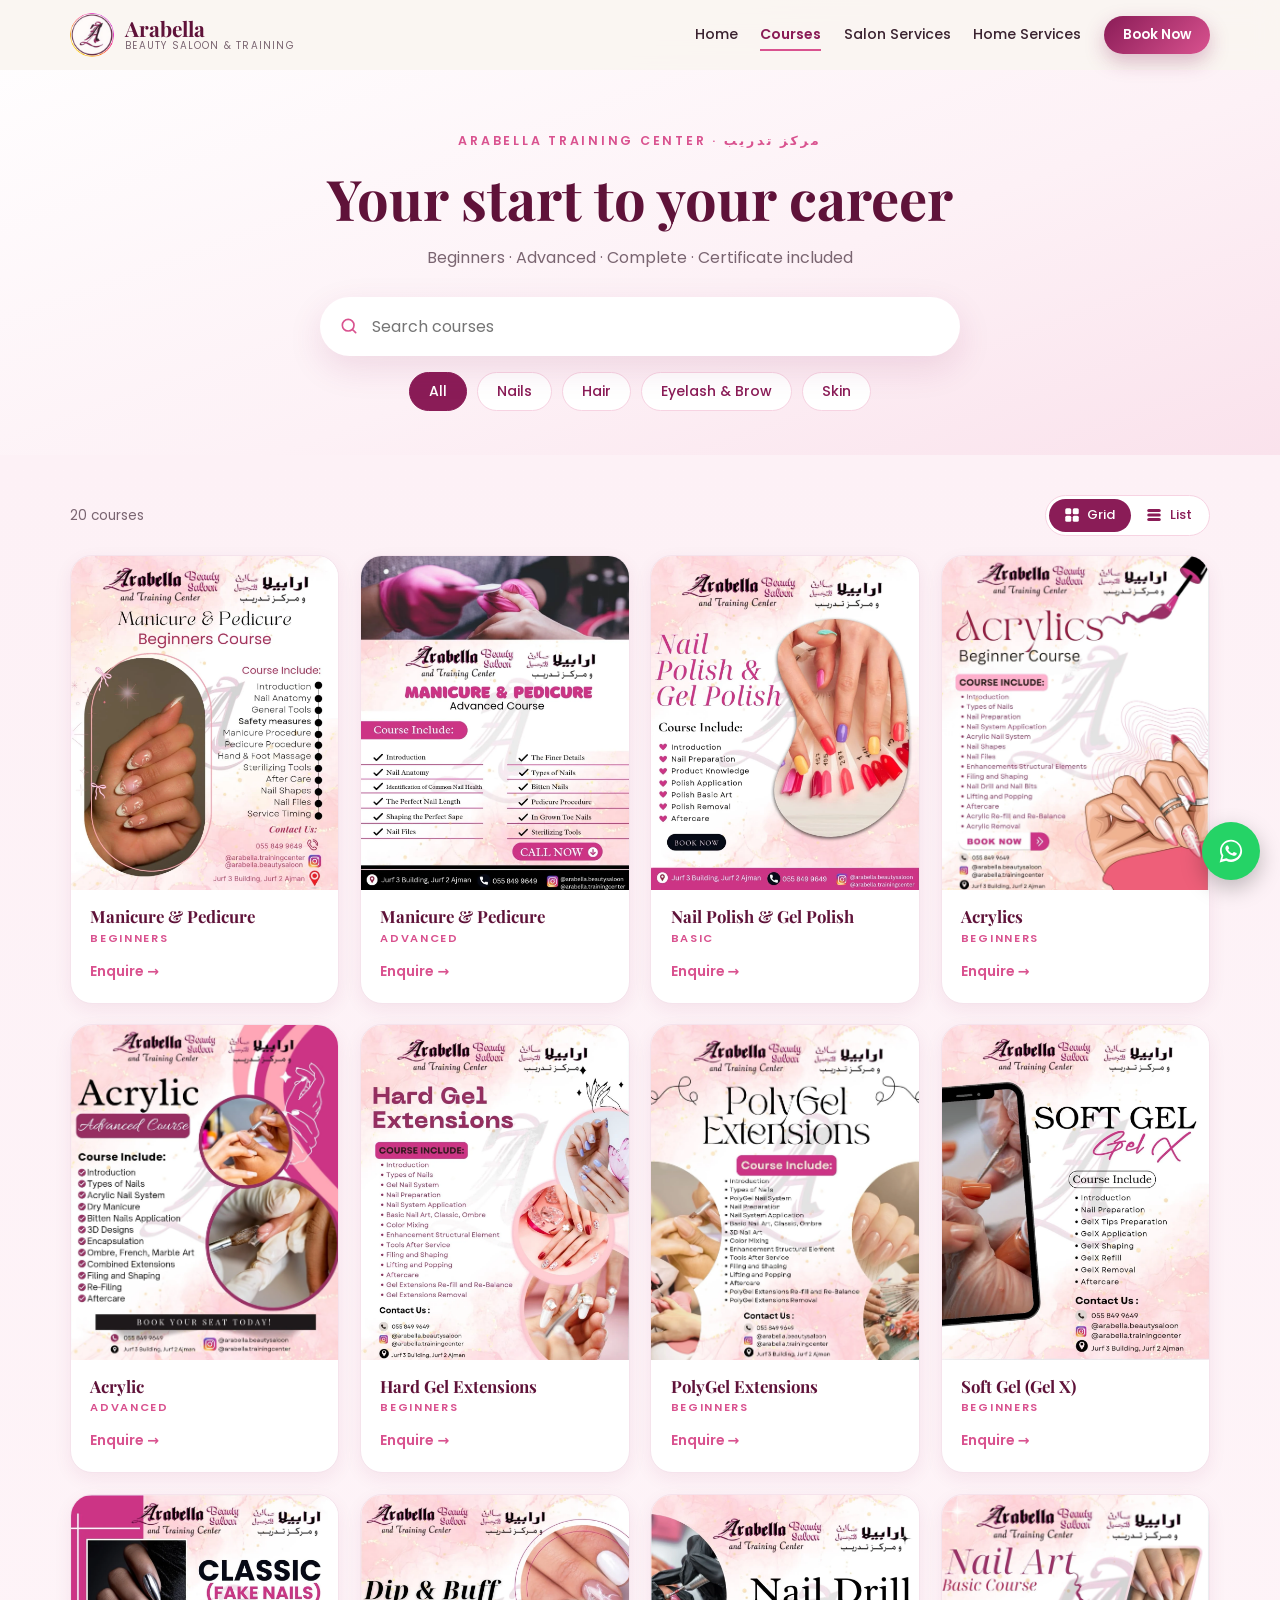
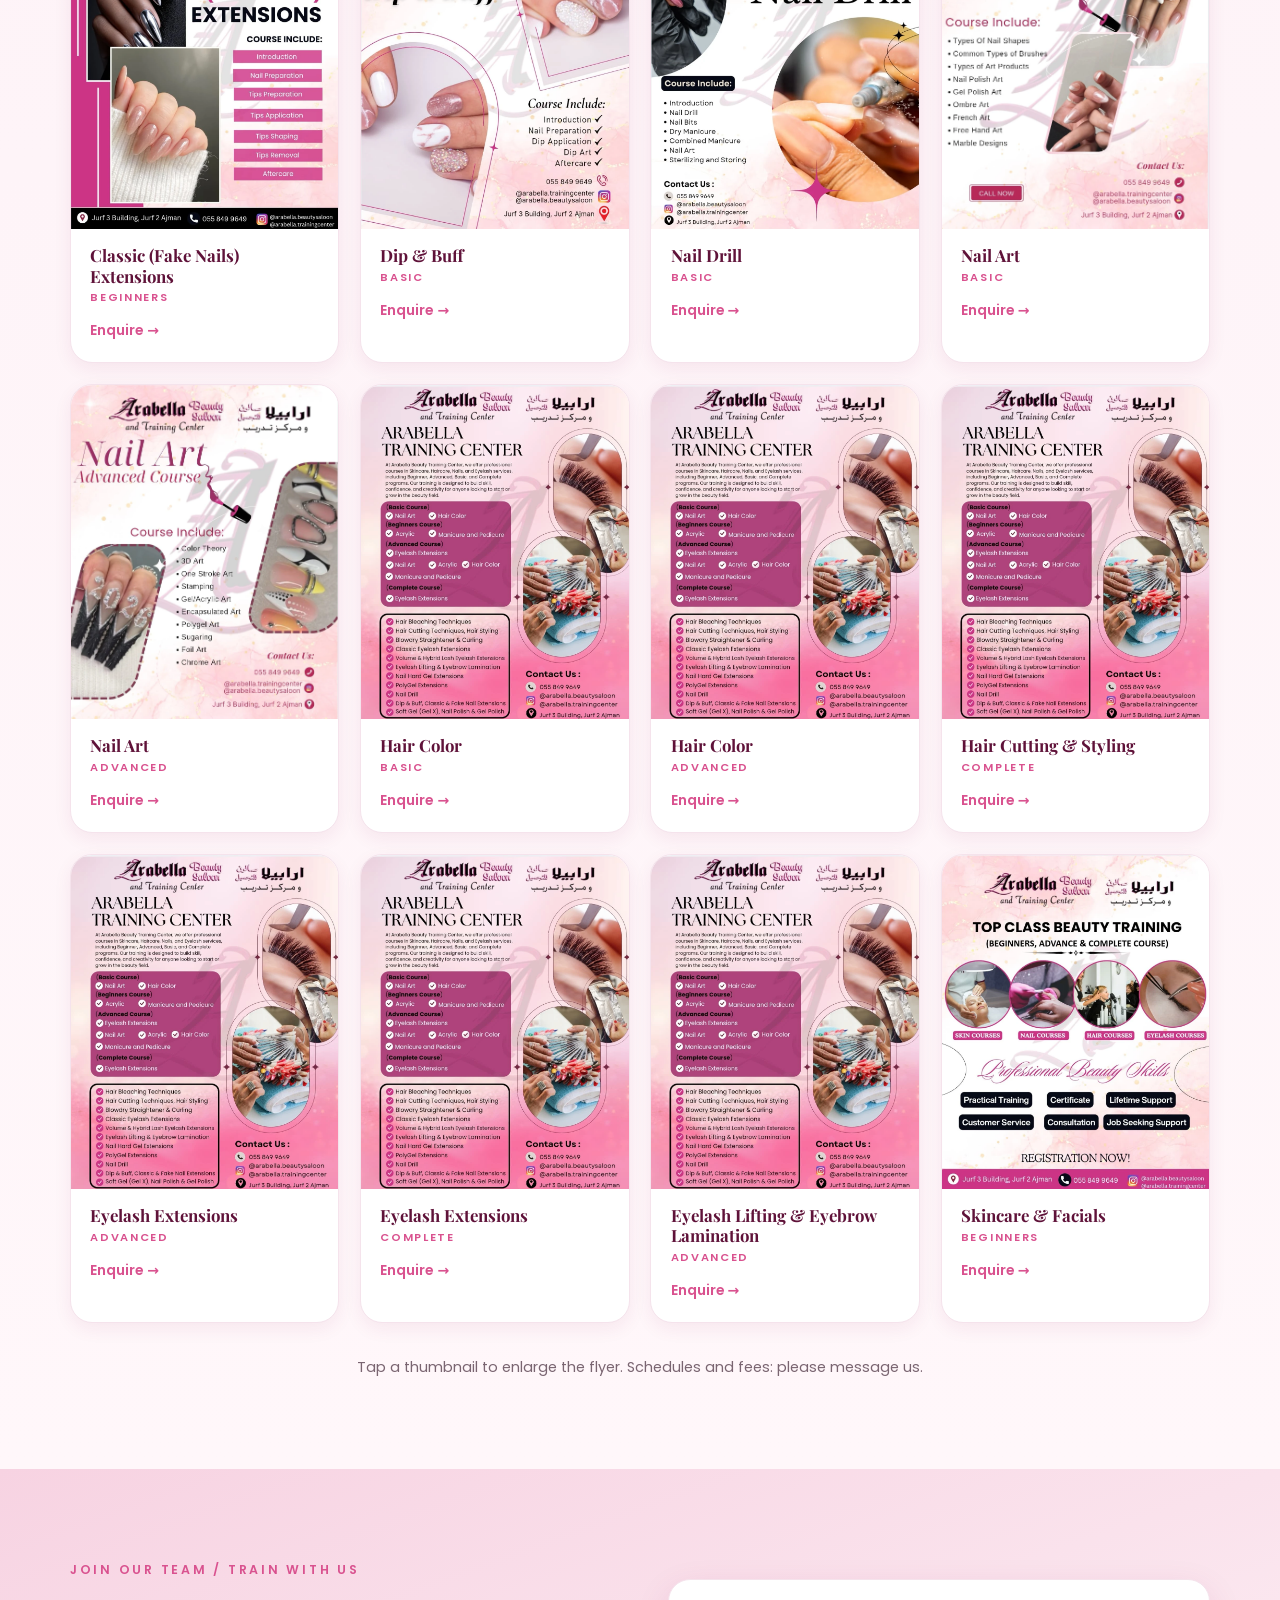
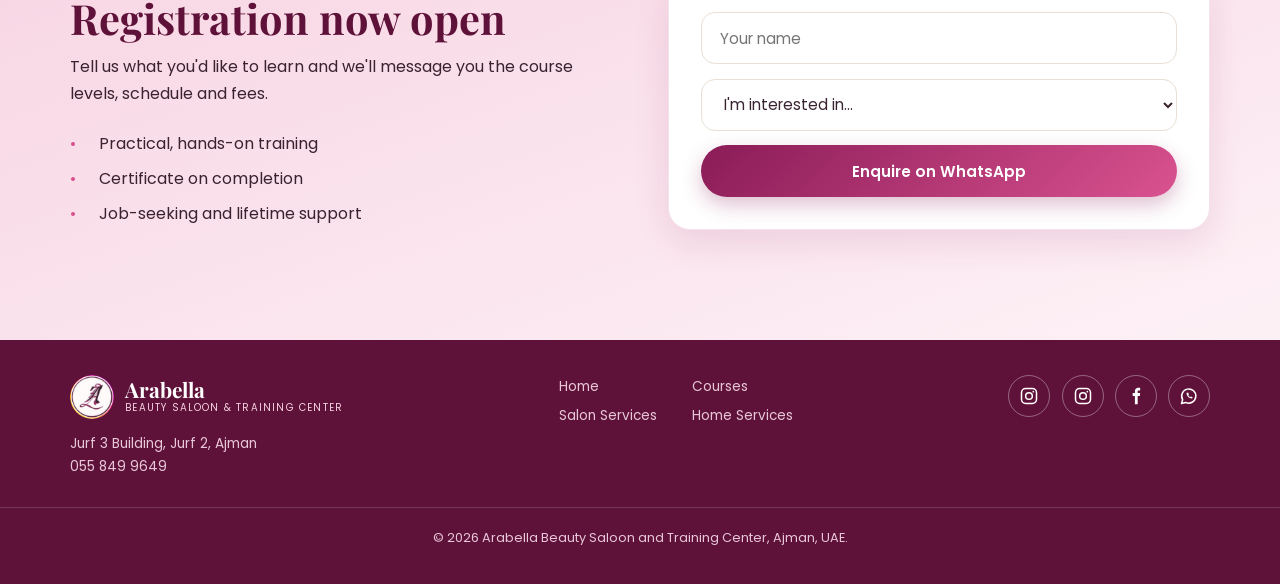
==== courses.html @ f168e792 "webpage done" ====
<!doctype html>
<html lang="en">
<head>
<meta charset="utf-8">
<meta name="viewport" content="width=device-width, initial-scale=1">
<title>Beauty Training Courses | Arabella Training Center, Ajman</title>
<meta name="description" content="Certified beauty training in Ajman: nails, hair, eyelash and skin courses for beginners, advanced and complete programs at Arabella Training Center.">
<meta name="theme-color" content="#8a1c57">
<link rel="icon" href="assets/logo.png">
<link rel="preconnect" href="https://fonts.googleapis.com">
<link rel="preconnect" href="https://fonts.gstatic.com" crossorigin>
<link href="https://fonts.googleapis.com/css2?family=Great+Vibes&family=Playfair+Display:wght@500;600;700&family=Poppins:wght@300;400;500;600&display=swap" rel="stylesheet">
<link rel="stylesheet" href="style.css">
</head>
<body>
<div id="site-header"></div>
<main>
<section class="pg-hero">
  <div class="wrap">
    <p class="eyebrow">Arabella Training Center · مركز تدريب</p>
    <h1>Your start to your career</h1>
    <p class="sub hero-sub">Beginners · Advanced · Complete · Certificate included</p>
    <div class="searchbar">
      <svg viewBox="0 0 24 24" width="20" height="20" fill="none" stroke="currentColor" stroke-width="2" stroke-linecap="round"><circle cx="11" cy="11" r="7"/><path d="M20 20l-3.5-3.5"/></svg>
      <input id="cq" type="search" placeholder="Search courses" aria-label="Search courses" autocomplete="off">
    </div>
    <div class="filters" id="cfilters">
      <button class="on" data-cat="All">All</button>
      <button data-cat="Nails">Nails</button>
      <button data-cat="Hair">Hair</button>
      <button data-cat="Eyelash & Brow">Eyelash &amp; Brow</button>
      <button data-cat="Skin">Skin</button>
    </div>
  </div>
</section>

<section class="section tint" id="catalog">
  <div class="wrap">
    <div class="ctools">
      <p class="ccount" id="cCount"></p>
      <div class="views" id="views" role="group" aria-label="View">
        <button class="on" data-view="grid" aria-label="Grid view"><svg viewBox="0 0 24 24" width="18" height="18" fill="currentColor"><rect x="3" y="3" width="8" height="8" rx="2"/><rect x="13" y="3" width="8" height="8" rx="2"/><rect x="3" y="13" width="8" height="8" rx="2"/><rect x="13" y="13" width="8" height="8" rx="2"/></svg>Grid</button>
        <button data-view="list" aria-label="List view"><svg viewBox="0 0 24 24" width="18" height="18" fill="currentColor"><rect x="3" y="4" width="18" height="4" rx="2"/><rect x="3" y="10" width="18" height="4" rx="2"/><rect x="3" y="16" width="18" height="4" rx="2"/></svg>List</button>
      </div>
    </div>
    <div class="course-grid" id="courseGrid"></div>
    <p class="cempty" id="cEmpty" hidden>No courses match your search. <a href="#enquire">Ask us</a>, we may offer it.</p>
    <p class="sub center-note">Tap a thumbnail to enlarge the flyer. Schedules and fees: please message us.</p>
  </div>
</section>

<section class="section book" id="enquire">
  <div class="wrap book-in">
    <div>
      <p class="eyebrow">Join Our Team / Train With Us</p>
      <h2>Registration now open</h2>
      <p>Tell us what you'd like to learn and we'll message you the course levels, schedule and fees.</p>
      <ul class="ticks"><li>Practical, hands-on training</li><li>Certificate on completion</li><li>Job-seeking and lifetime support</li></ul>
    </div>
    <form id="trainForm" class="card form">
      <input name="name" placeholder="Your name" required>
      <select name="course" required>
        <option value="">I'm interested in…</option>
        <option>Nail courses</option><option>Hair courses</option><option>Eyelash &amp; brow courses</option>
        <option>Skin courses</option><option>Complete beauty program</option><option>Joining the Arabella team</option>
      </select>
      <button class="btn" type="submit">Enquire on WhatsApp</button>
    </form>
  </div>
</section>
</main>
<div id="site-footer"></div>
<script src="script.js"></script>
<script src="courses.js"></script>
</body>
</html>
---- style.css ----
:root{
  --plum:#8a1c57; --plum-d:#5f1239; --rose:#d9528f; --pink:#f7d3e2; --blush:#fdf1f6;
  --cream:#faf5f1; --sand:#e9dfd6; --taupe:#a89686; --ink:#3a2230; --muted:#7a6571;
  --r:22px; --shadow:0 12px 35px rgba(138,28,87,.12);
}
*{box-sizing:border-box;margin:0;padding:0}
html{scroll-behavior:smooth;scroll-padding-top:76px}
body{font-family:Poppins,system-ui,sans-serif;color:var(--ink);background:var(--cream);line-height:1.7;font-size:16px;-webkit-font-smoothing:antialiased}
img{max-width:100%;display:block}
a{color:var(--plum);text-decoration:none}
h1,h2,h3{font-family:'Playfair Display',serif;line-height:1.2;color:var(--plum-d)}
h2{font-size:clamp(1.8rem,4vw,2.6rem);margin-bottom:.6rem}
h3{font-size:1.25rem}
.wrap{width:min(1140px,92%);margin:0 auto}
.section{padding:90px 0}
.tint{background:linear-gradient(180deg,var(--blush),#fff7fa)}
.eyebrow{font-size:.78rem;letter-spacing:.22em;text-transform:uppercase;color:var(--rose);font-weight:600;margin-bottom:.8rem}
.eyebrow.light{color:var(--pink)}
.head{text-align:center;max-width:680px;margin:0 auto 3rem}
.sub{color:var(--muted)}
p+p{margin-top:.9rem}

/* buttons */
.btn{display:inline-block;border:0;cursor:pointer;font:600 .95rem Poppins,sans-serif;color:#fff;background:linear-gradient(135deg,var(--plum),var(--rose));padding:.9rem 1.7rem;border-radius:999px;box-shadow:0 8px 20px rgba(138,28,87,.28);transition:.25s}
.btn:hover{transform:translateY(-2px);box-shadow:0 12px 26px rgba(138,28,87,.35)}
.btn-ghost{background:transparent;color:var(--plum);box-shadow:inset 0 0 0 2px var(--plum)}
.btn-ghost:hover{background:var(--plum);color:#fff}
.btn-light{background:#fff;color:var(--plum)}
.btn-sm{padding:.55rem 1.2rem;font-size:.85rem}

/* nav */
.nav{position:fixed;inset:0 0 auto 0;z-index:50;background:rgba(250,245,241,.88);backdrop-filter:blur(12px);transition:.3s}
.nav.scrolled{box-shadow:0 4px 20px rgba(95,18,57,.1)}
.nav-in{display:flex;align-items:center;justify-content:space-between;height:70px}
.brand{display:flex;align-items:center;gap:.7rem;color:var(--plum-d);font-family:'Playfair Display',serif;font-weight:700;font-size:1.3rem;line-height:1.1}
.brand img{width:44px;height:44px;border-radius:50%}
.brand small{display:block;font:400 .62rem Poppins,sans-serif;letter-spacing:.12em;text-transform:uppercase;color:var(--muted)}
.brand.light{color:#fff}.brand.light small{color:var(--pink)}
#menu{display:flex;align-items:center;gap:1.4rem}
#menu a:not(.btn){color:var(--ink);font-size:.88rem;font-weight:500;position:relative}
#menu a:not(.btn)::after{content:"";position:absolute;left:0;bottom:-4px;height:2px;width:0;background:var(--rose);transition:.25s}
#menu a:not(.btn):hover::after{width:100%}
.menu-cta{color:#fff!important}
.burger{display:none;background:none;border:0;width:40px;height:40px;cursor:pointer}
.burger span{display:block;height:2px;margin:6px 8px;background:var(--plum);transition:.3s}

/* hero */
.hero{position:relative;overflow:hidden;padding:130px 0 70px;background:linear-gradient(160deg,#fff 0%,var(--blush) 55%,var(--pink) 130%)}
.blob{position:absolute;border-radius:50%;filter:blur(60px);opacity:.5}
.b1{width:380px;height:380px;background:var(--pink);top:-80px;right:-80px}
.b2{width:300px;height:300px;background:#f3c9a9;bottom:-120px;left:-60px;opacity:.35}
.hero-in{position:relative;display:grid;grid-template-columns:1.05fr 1fr;gap:3rem;align-items:center}
.hero h1{font-size:clamp(2.6rem,6vw,4.4rem);margin-bottom:.8rem}
.hero h1 em{font-family:'Great Vibes',cursive;font-style:normal;color:var(--rose);font-size:1.15em;font-weight:400}
.ar{font-size:1.2rem;color:var(--plum);font-weight:500;margin-bottom:1rem}
.lead{font-size:1.08rem;color:var(--muted);max-width:30em}
.cta-row{display:flex;flex-wrap:wrap;gap:.9rem;margin:1.8rem 0}
.trust{display:flex;flex-wrap:wrap;gap:1.6rem;list-style:none;font-size:.82rem;color:var(--muted)}
.trust b{display:block;color:var(--plum);font-size:1.05rem;font-family:'Playfair Display',serif}
.hero-art{position:relative;height:500px}
.arch{position:absolute;right:6%;top:0;width:62%;height:100%;border-radius:999px 999px 28px 28px;overflow:hidden;box-shadow:var(--shadow);border:8px solid #fff}
.arch img,.pill img{width:100%;height:100%;object-fit:cover}
.pill{position:absolute;border-radius:999px;overflow:hidden;border:6px solid #fff;box-shadow:var(--shadow)}
.p1{left:0;top:40px;width:36%;height:44%}
.p2{left:8%;bottom:20px;width:34%;height:36%}
.badge{position:absolute;right:0;bottom:30px;background:var(--plum);color:#fff;padding:.9rem 1.2rem;border-radius:18px;font-size:.82rem;font-weight:500;line-height:1.35;box-shadow:var(--shadow);transform:rotate(-4deg)}

/* duo */
.duo{margin-top:-30px;position:relative;z-index:2}
.duo-in{display:grid;grid-template-columns:1fr 1fr;gap:1.4rem}
.duo-card{background:#fff;border-radius:var(--r);padding:2rem 2.2rem;box-shadow:var(--shadow);transition:.3s;color:var(--ink);display:block}
.duo-card:hover{transform:translateY(-5px)}
.duo-card .ico{font-size:1.6rem;color:var(--rose)}
.duo-card p{color:var(--muted);margin:.4rem 0 .9rem}
.duo-card .more{font-weight:600;color:var(--plum);font-size:.9rem}
.duo-card.dark{background:linear-gradient(135deg,var(--plum-d),var(--plum))}
.duo-card.dark h3,.duo-card.dark .more{color:#fff}.duo-card.dark p{color:#f1d5e3}.duo-card.dark .ico{color:var(--pink)}

/* about */
.about{display:grid;grid-template-columns:1fr 1.1fr;gap:4rem;align-items:center}
.about-img{position:relative}
.about-img>img{border-radius:var(--r);box-shadow:var(--shadow);aspect-ratio:4/4.4;object-fit:cover;width:100%}
.logo-seal{position:absolute;right:-18px;bottom:-18px;width:110px;height:110px;border-radius:50%;background:#fff;padding:8px;box-shadow:var(--shadow)}
.ticks{list-style:none;margin:1.4rem 0}
.ticks li{padding-left:1.8rem;position:relative;margin:.5rem 0}
.ticks li::before{content:"•";position:absolute;left:0;color:var(--rose)}

/* cards */
.grid{display:grid;gap:1.4rem}
.services{grid-template-columns:repeat(4,1fr)}
.card{background:#fff;border-radius:var(--r);padding:1.8rem 1.5rem;box-shadow:0 6px 20px rgba(138,28,87,.07);transition:.3s;border:1px solid #f5e3ec}
.services .card:hover{transform:translateY(-6px);box-shadow:var(--shadow)}
.ci{width:54px;height:54px;border-radius:16px;background:var(--blush);display:grid;place-items:center;font-size:1.6rem;margin-bottom:1rem}
.card p{font-size:.9rem;color:var(--muted);margin:.4rem 0 1rem}
.wa{cursor:pointer;font-weight:600;font-size:.88rem;color:var(--rose)}
.wa:hover{color:var(--plum)}

/* band */
.band{background:linear-gradient(135deg,var(--plum-d),var(--plum));color:#fff;padding:70px 0}
.band-in{display:grid;grid-template-columns:.8fr 1.2fr;gap:3.5rem;align-items:center}
.band img{border-radius:var(--r) var(--r) 120px var(--r);aspect-ratio:4/4.2;object-fit:cover;width:100%;max-width:360px;border:6px solid rgba(255,255,255,.25)}
.band h2{color:#fff}.band p{color:#f1d5e3;margin-bottom:1.5rem}

/* training */
.steps{grid-template-columns:repeat(4,1fr);margin-bottom:3rem}
.step{background:#fff;border-radius:var(--r);padding:1.8rem;border:1px solid #f5e3ec;position:relative}
.step span{font:700 2.4rem 'Playfair Display',serif;color:var(--pink);line-height:1}
.step h3{margin:.3rem 0 .4rem}.step p{font-size:.9rem;color:var(--muted)}
.tagline{text-align:center;font:italic 500 1.25rem 'Playfair Display',serif;color:var(--plum);margin:-1.5rem 0 1.4rem}
.chips{list-style:none;display:flex;flex-wrap:wrap;justify-content:center;gap:.6rem;margin-bottom:1rem}
.chips li{background:var(--plum-d);color:#fff;padding:.45rem 1.1rem;border-radius:12px;font-size:.85rem;font-weight:500}
.levels{text-align:center;color:var(--rose);font-weight:600;letter-spacing:.08em;margin-bottom:2rem}
.step ul{list-style:none;margin-top:.6rem}
.step li{font-size:.88rem;color:var(--muted);padding-left:1.3rem;position:relative;margin:.3rem 0}
.step li::before{content:"•";position:absolute;left:0;color:var(--rose)}
.step span{font-size:2rem}
.center{text-align:center;margin:-1.6rem 0 3rem}
.train-cta{display:grid;grid-template-columns:1fr 1fr;gap:2rem;align-items:center;background:var(--blush);border:2px dashed var(--pink);border-radius:28px;padding:2.4rem}
.train-cta p{color:var(--muted);margin-top:.5rem}
.mini-form{display:grid;gap:.8rem}
input,select,textarea{width:100%;font:400 .95rem Poppins,sans-serif;color:var(--ink);padding:.85rem 1.1rem;border:1.5px solid var(--sand);border-radius:14px;background:#fff;outline:none;transition:.2s}
input:focus,select:focus,textarea:focus{border-color:var(--rose);box-shadow:0 0 0 4px rgba(217,82,143,.15)}
textarea{resize:vertical}

/* gallery */
.gallery{columns:3;column-gap:1rem}
.gallery img{width:100%;margin-bottom:1rem;border-radius:18px;break-inside:avoid;transition:.3s;box-shadow:0 6px 18px rgba(138,28,87,.1)}
.gallery img:hover{transform:scale(1.02)}

/* reviews */
.rev-grid{display:grid;grid-template-columns:repeat(auto-fill,minmax(280px,1fr));gap:1.3rem;margin-bottom:3rem}
.rev{background:#fff;border-radius:var(--r);padding:1.6rem;border:1px solid #f5e3ec;box-shadow:0 6px 18px rgba(138,28,87,.06)}
.rev .st{color:#e8a33d;letter-spacing:.1em}
.rev p{font-size:.92rem;margin:.6rem 0 1rem;color:var(--ink)}
.rev .who{font-size:.82rem;color:var(--muted);font-weight:500}
.rev.empty{grid-column:1/-1;text-align:center;color:var(--muted);background:var(--blush);border-style:dashed}
.leave{max-width:620px;margin:0 auto;background:#fff;border-radius:28px;padding:2.2rem;box-shadow:var(--shadow);text-align:center}
.leave form{display:grid;gap:.9rem;margin-top:1.2rem;text-align:left}
.row{display:grid;grid-template-columns:1fr 1fr;gap:.8rem}
.stars{display:flex;gap:.2rem;justify-content:center}
.stars button{background:none;border:0;font-size:2rem;color:var(--sand);cursor:pointer;transition:.15s}
.stars button.on{color:#e8a33d}
.note{text-align:center;font-size:.88rem;color:var(--plum)}

/* book */
.book{background:linear-gradient(160deg,var(--pink),var(--blush))}
.book-in{display:grid;grid-template-columns:1fr 1fr;gap:3.5rem;align-items:center}
.form{display:grid;gap:.9rem;padding:2rem;box-shadow:var(--shadow)}

/* contact */
.contact{display:grid;grid-template-columns:1fr 1.2fr;gap:3rem;align-items:center}
.info{list-style:none;margin:1.4rem 0 1.8rem}
.info li{margin-bottom:1rem}
.info b{display:block;font-size:.75rem;letter-spacing:.15em;text-transform:uppercase;color:var(--rose)}
.map{border-radius:var(--r);overflow:hidden;box-shadow:var(--shadow);height:380px;border:6px solid #fff}
.map iframe{width:100%;height:100%;border:0}

footer{background:var(--plum-d);color:#e8c7d8;padding:2.2rem 0;font-size:.85rem}
.foot{display:flex;justify-content:space-between;align-items:center;gap:1rem;flex-wrap:wrap}

.float-wa{position:fixed;right:20px;bottom:20px;width:58px;height:58px;border-radius:50%;background:#25d366;display:grid;place-items:center;box-shadow:0 8px 22px rgba(0,0,0,.25);z-index:40;transition:.25s}
.float-wa:hover{transform:scale(1.08)}

.reveal{opacity:0;transform:translateY(24px);transition:opacity .7s,transform .7s}
.reveal.in{opacity:1;transform:none}
@media (prefers-reduced-motion:reduce){*{scroll-behavior:auto!important}.reveal{opacity:1;transform:none;transition:none}}

/* responsive */
@media (max-width:980px){
  .services{grid-template-columns:repeat(2,1fr)}
  .steps{grid-template-columns:repeat(2,1fr)}
  .hero-in,.about,.band-in,.book-in,.contact,.train-cta{grid-template-columns:1fr}
  .hero-art{height:420px;max-width:460px;margin:0 auto;width:100%}
  .gallery{columns:2}
  .band img{max-width:300px}
}
@media (max-width:820px){
  .burger{display:block}
  #menu{position:fixed;inset:70px 0 auto 0;background:var(--cream);flex-direction:column;align-items:stretch;gap:0;padding:.5rem 6% 1.4rem;box-shadow:0 18px 30px rgba(95,18,57,.15);transform:translateY(-130%);transition:.35s;z-index:-1}
  #menu.open{transform:none}
  #menu a:not(.btn){padding:.85rem 0;border-bottom:1px solid var(--sand)}
  #menu .btn{text-align:center;margin-top:1rem}
}
@media (max-width:600px){
  .section{padding:64px 0}
  .services,.steps,.duo-in,.row{grid-template-columns:1fr}
  .hero{padding-top:110px}
  .hero-art{height:360px}
  .gallery{columns:1}
  .logo-seal{right:8px;bottom:-24px;width:90px;height:90px}
}

/* ===== multi-page additions ===== */
#menu a.active:not(.btn){color:var(--plum);font-weight:600}
#menu a.active:not(.btn)::after{width:100%}
.duo-in.three{grid-template-columns:repeat(3,1fr)}
.pg-hero{padding:130px 0 60px;background:linear-gradient(160deg,#fff,var(--blush) 60%,var(--pink) 140%);text-align:center}
.pg-hero h1{font-size:clamp(2.2rem,5vw,3.5rem);margin-bottom:.8rem}
.pg-hero .lead{margin:0 auto;max-width:40em}
.pg-hero .cta-row{justify-content:center}
.center-link{text-align:center;margin-top:2.2rem}
.center-note{text-align:center;margin-top:2rem;font-size:.9rem}
.narrow{max-width:820px}
.steps.four{grid-template-columns:repeat(4,1fr)}
.step a{font-weight:600;font-size:.85rem;color:var(--rose);display:inline-block;margin-top:.7rem}
.chips.light li{background:#fff;color:var(--plum);border:1px solid var(--pink)}
.cat{margin:2.4rem 0 .9rem;font-size:1.4rem}
details{background:#fff;border:1px solid #f5e3ec;border-radius:16px;margin-bottom:.7rem;overflow:hidden;transition:.2s}
details[open]{box-shadow:0 8px 22px rgba(138,28,87,.1)}
summary{cursor:pointer;padding:1rem 1.3rem;font-weight:500;list-style:none;display:flex;justify-content:space-between;align-items:center;gap:1rem}
summary::-webkit-details-marker{display:none}
summary::after{content:"+";font-size:1.4rem;color:var(--rose);transition:.2s}
details[open] summary::after{transform:rotate(45deg)}
.inc{list-style:none;padding:0 1.3rem 1.2rem;display:grid;grid-template-columns:1fr 1fr;gap:.3rem 1.5rem}
.inc li{font-size:.9rem;color:var(--muted);padding-left:1.3rem;position:relative}
.inc li::before{content:"✓";position:absolute;left:0;color:var(--rose);font-weight:700}
.flyers{display:grid;grid-template-columns:repeat(4,1fr);gap:1rem}
.flyers a{display:block;border-radius:14px;overflow:hidden;box-shadow:0 6px 18px rgba(138,28,87,.12);transition:.25s}
.flyers a:hover{transform:translateY(-4px)}
.flyers img{width:100%;aspect-ratio:4/5;object-fit:cover}
.lightbox{position:fixed;inset:0;background:rgba(40,10,28,.88);display:none;place-items:center;z-index:100;padding:2rem;cursor:zoom-out}
.lightbox.open{display:grid}
.lightbox img{max-height:92vh;max-width:92vw;border-radius:12px}
.lightbox button{position:absolute;top:14px;right:22px;background:none;border:0;color:#fff;font-size:2.4rem;cursor:pointer}
.hsteps{display:grid;gap:1.2rem;margin-top:1.4rem}
.hstep{display:flex;gap:1rem;align-items:flex-start}
.hstep span{flex:none;width:42px;height:42px;border-radius:50%;background:linear-gradient(135deg,var(--plum),var(--rose));color:#fff;display:grid;place-items:center;font:700 1.1rem 'Playfair Display',serif}
.hstep p{font-size:.92rem;color:var(--muted)}
.foot{display:flex;justify-content:space-between;align-items:flex-start;gap:2rem;flex-wrap:wrap}
.foot-brand p{margin-top:.8rem;font-size:.85rem}
.foot-links{display:grid;grid-template-columns:repeat(2,auto);gap:.4rem 2.2rem}
.foot-links a{color:#e8c7d8;font-size:.85rem}.foot-links a:hover{color:#fff}
.copy{text-align:center;margin-top:1.8rem;padding-top:1.2rem;border-top:1px solid rgba(255,255,255,.15);font-size:.8rem}
@media (max-width:980px){.steps.four{grid-template-columns:repeat(2,1fr)}.flyers{grid-template-columns:repeat(3,1fr)}.duo-in.three{grid-template-columns:1fr}}
@media (max-width:600px){.steps.four,.inc{grid-template-columns:1fr}.flyers{grid-template-columns:repeat(2,1fr)}.pg-hero{padding-top:110px}}

/* ===== course search + cards ===== */
.pg-hero .chips{margin:1.6rem 0 0}
.searchbar{position:relative;max-width:640px;margin:0 auto 1.2rem}
.searchbar svg{position:absolute;left:1.2rem;top:50%;transform:translateY(-50%);color:var(--rose)}
.searchbar input{padding:1rem 1.4rem 1rem 3.2rem;border-radius:999px;font-size:1rem;box-shadow:var(--shadow);border-color:transparent}
.filters{display:flex;flex-wrap:wrap;gap:.6rem;justify-content:center;margin-bottom:1rem}
.filters button{border:1.5px solid var(--pink);background:#fff;color:var(--plum);font:500 .88rem Poppins,sans-serif;padding:.5rem 1.2rem;border-radius:999px;cursor:pointer;transition:.2s}
.filters button:hover{border-color:var(--rose)}
.filters button.on{background:var(--plum);border-color:var(--plum);color:#fff}
.ccount{text-align:center;font-size:.85rem;color:var(--muted);margin-bottom:1.6rem}
.course-grid{display:grid;grid-template-columns:repeat(4,1fr);gap:1.3rem}
.course{background:#fff;border-radius:var(--r);overflow:hidden;border:1px solid #f5e3ec;box-shadow:0 6px 18px rgba(138,28,87,.07);display:flex;flex-direction:column;transition:.3s}
.course:hover{transform:translateY(-5px);box-shadow:var(--shadow)}
.thumb{position:relative;display:block;aspect-ratio:4/3.4;overflow:hidden;background:var(--blush);cursor:zoom-in}
.thumb img{width:100%;height:100%;object-fit:cover;object-position:top;transition:.4s}
.course:hover .thumb img{transform:scale(1.05)}
.tag{position:absolute;left:.7rem;top:.7rem;background:var(--plum);color:#fff;font-size:.72rem;font-weight:500;padding:.25rem .75rem;border-radius:999px}
.cbody{padding:1.1rem 1.2rem 1.3rem;display:flex;flex-direction:column;flex:1}
.ccat{font-size:.7rem;letter-spacing:.15em;text-transform:uppercase;color:var(--rose);font-weight:600}
.cbody h3{font-size:1.1rem;margin:.2rem 0 .6rem}
.cbody ul{list-style:none;margin-bottom:.9rem;flex:1}
.cbody li{font-size:.8rem;color:var(--muted);padding-left:1.1rem;position:relative;line-height:1.5;margin:.15rem 0}
.cbody li::before{content:"✓";position:absolute;left:0;color:var(--rose)}
.cbody li.more::before{content:""}
.cbody li.more{color:var(--plum);font-weight:500}
.cempty{text-align:center;padding:2rem;color:var(--muted)}
@media (max-width:1050px){.course-grid{grid-template-columns:repeat(3,1fr)}}
@media (max-width:780px){.course-grid{grid-template-columns:repeat(2,1fr)}}
@media (max-width:480px){.course-grid{grid-template-columns:1fr}}

/* minimal course cards */
.thumb{aspect-ratio:4/5}
.thumb img{object-position:center}
.cbody{padding:1rem 1.2rem 1.2rem;gap:.15rem}
.cbody h3{font-size:1.05rem;margin:0}
.cbody .wa{margin-top:.6rem}

/* hero search + views */
.pg-hero{padding-bottom:44px}
.pg-hero .searchbar{margin:1.6rem auto 1rem}
.hero-sub{margin-top:.2rem}
.pg-hero .filters{margin-bottom:0}
#catalog{padding-top:40px}
.ctools{display:flex;justify-content:space-between;align-items:center;margin-bottom:1.2rem}
.ctools .ccount{margin:0}
.views{display:flex;background:#fff;border:1.5px solid var(--pink);border-radius:999px;padding:3px}
.views button{display:flex;align-items:center;gap:.4rem;border:0;background:none;color:var(--plum);font:500 .82rem Poppins,sans-serif;padding:.4rem .9rem;border-radius:999px;cursor:pointer}
.views button.on{background:var(--plum);color:#fff}
.course-grid.list{grid-template-columns:1fr;gap:.8rem}
.course-grid.list .course{flex-direction:row;align-items:center}
.course-grid.list .thumb{width:84px;flex:none;aspect-ratio:1;margin:.6rem}
.course-grid.list .thumb img{border-radius:12px}
.course-grid.list .cbody{flex-direction:row;align-items:center;justify-content:space-between;gap:1rem;padding:.6rem 1.2rem .6rem .4rem;flex:1;flex-wrap:wrap}
.course-grid.list .cbody h3{flex:1;min-width:160px}
.course-grid.list .ccat{background:var(--blush);color:var(--plum);padding:.2rem .8rem;border-radius:999px;letter-spacing:.05em;text-transform:none;font-size:.78rem}
.course-grid.list .cbody .wa{margin:0}

/* service tiles */
.thumb.tile{display:grid;place-items:center;background:linear-gradient(135deg,var(--pink),var(--blush));cursor:default}
.thumb.tile span{font-size:3.2rem}
.course-grid.list .thumb.tile span{font-size:2rem}
.course-grid.list .thumb.tile{border-radius:12px}
.thumb:not(a){cursor:default}

/* duo cards: all light, turn dark on hover */
.duo-card{transition:background .3s,color .3s,transform .3s,box-shadow .3s}
.duo-card h3,.duo-card p,.duo-card .more,.duo-card .ico{transition:color .3s}
.duo-card:hover{background:linear-gradient(135deg,var(--plum-d),var(--plum))}
.duo-card:hover h3,.duo-card:hover .more{color:#fff}
.duo-card:hover p{color:#f1d5e3}
.duo-card:hover .ico{color:var(--pink)}

.socials{display:flex;gap:.7rem;align-items:center}
.socials a{width:42px;height:42px;border-radius:50%;border:1.5px solid rgba(255,255,255,.35);display:grid;place-items:center;color:#fff;transition:.25s}
.socials a:hover{background:var(--rose);border-color:var(--rose);transform:translateY(-3px)}

/* ===== mobile polish ===== */
html{-webkit-text-size-adjust:100%}
body{overflow-x:clip;-webkit-tap-highlight-color:transparent}
@media (max-width:820px){
  .nav-in{height:64px}
  #menu{inset:64px 0 auto 0;max-height:calc(100vh - 64px);overflow-y:auto}
  #menu a:not(.btn){padding:1rem 0;font-size:1rem}
  html{scroll-padding-top:70px}
  .burger span{margin:6px 8px}
  .burger[aria-expanded="true"] span:nth-child(1){transform:translateY(8px) rotate(45deg)}
  .burger[aria-expanded="true"] span:nth-child(2){opacity:0}
  .burger[aria-expanded="true"] span:nth-child(3){transform:translateY(-8px) rotate(-45deg)}
  .band img{margin:0 auto}
  .foot{flex-direction:column}
}
@media (max-width:600px){
  input,select,textarea{font-size:16px}
  .wrap{width:min(1140px,100% - 32px)}
  h2{font-size:1.7rem}
  .brand{font-size:1.15rem}
  .brand img{width:38px;height:38px}
  .brand small{font-size:.55rem;letter-spacing:.08em}
  .cta-row{flex-direction:column}
  .cta-row .btn{text-align:center;width:100%}
  .hero h1{font-size:2.3rem}
  .hero-art{height:320px}
  .badge{right:4px;bottom:14px;font-size:.75rem}
  .trust{gap:1rem}
  .duo{margin-top:-18px}
  .duo-card{padding:1.5rem}
  .head{margin-bottom:2rem}
  .pg-hero{padding:96px 0 32px}
  .pg-hero h1{font-size:2rem}
  .searchbar input{padding:.9rem 1.2rem .9rem 3rem}
  .filters{flex-wrap:nowrap;overflow-x:auto;justify-content:flex-start;margin:0 -16px;padding:0 16px .4rem;scrollbar-width:none}
  .filters::-webkit-scrollbar{display:none}
  .filters button{flex:none;white-space:nowrap}
  .course-grid{grid-template-columns:repeat(2,1fr);gap:.8rem}
  .cbody{padding:.8rem .9rem 1rem}
  .cbody h3{font-size:.95rem}
  .course-grid.list{grid-template-columns:1fr}
  .course-grid.list .thumb{width:64px;margin:.5rem}
  .course-grid.list .cbody{padding:.5rem .9rem .5rem .2rem;gap:.4rem}
  .course-grid.list .cbody h3{min-width:0;flex-basis:100%}
  .views button{padding:.4rem .75rem}
  .train-cta,.leave,.form{padding:1.3rem}
  .map{height:280px}
  .logo-seal{width:76px;height:76px}
  .info li{margin-bottom:.8rem}
  .float-wa{width:52px;height:52px;right:14px;bottom:14px}
  .socials{flex-wrap:wrap}
}
@media (max-width:340px){.course-grid{grid-template-columns:1fr}}

/* ===== phone: keep copy minimal ===== */
@media (max-width:600px){
  .hero .lead,.hero .trust,.band p,.duo-card p,.services .card p,
  .head .sub,.hero-sub,.center-note,.about p,.about .ticks,
  .book-in>div>p,.book-in .ticks,.hstep p,.chips,.levels,
  .leave .sub,.foot-brand p,.train-cta p{display:none}
  .about p.eyebrow{display:block}
  .hero .ar{margin-bottom:1.2rem}
  .duo-card{padding:1.2rem 1.4rem}
  .duo-card h3{margin-bottom:.4rem}
  .section{padding:48px 0}
  .band{padding:48px 0}
  .band h2,.about h2{font-size:1.5rem}
  .hstep h3{font-size:1rem}
  .about{gap:2rem}
  .eyebrow{font-size:.7rem;margin-bottom:.5rem}
}
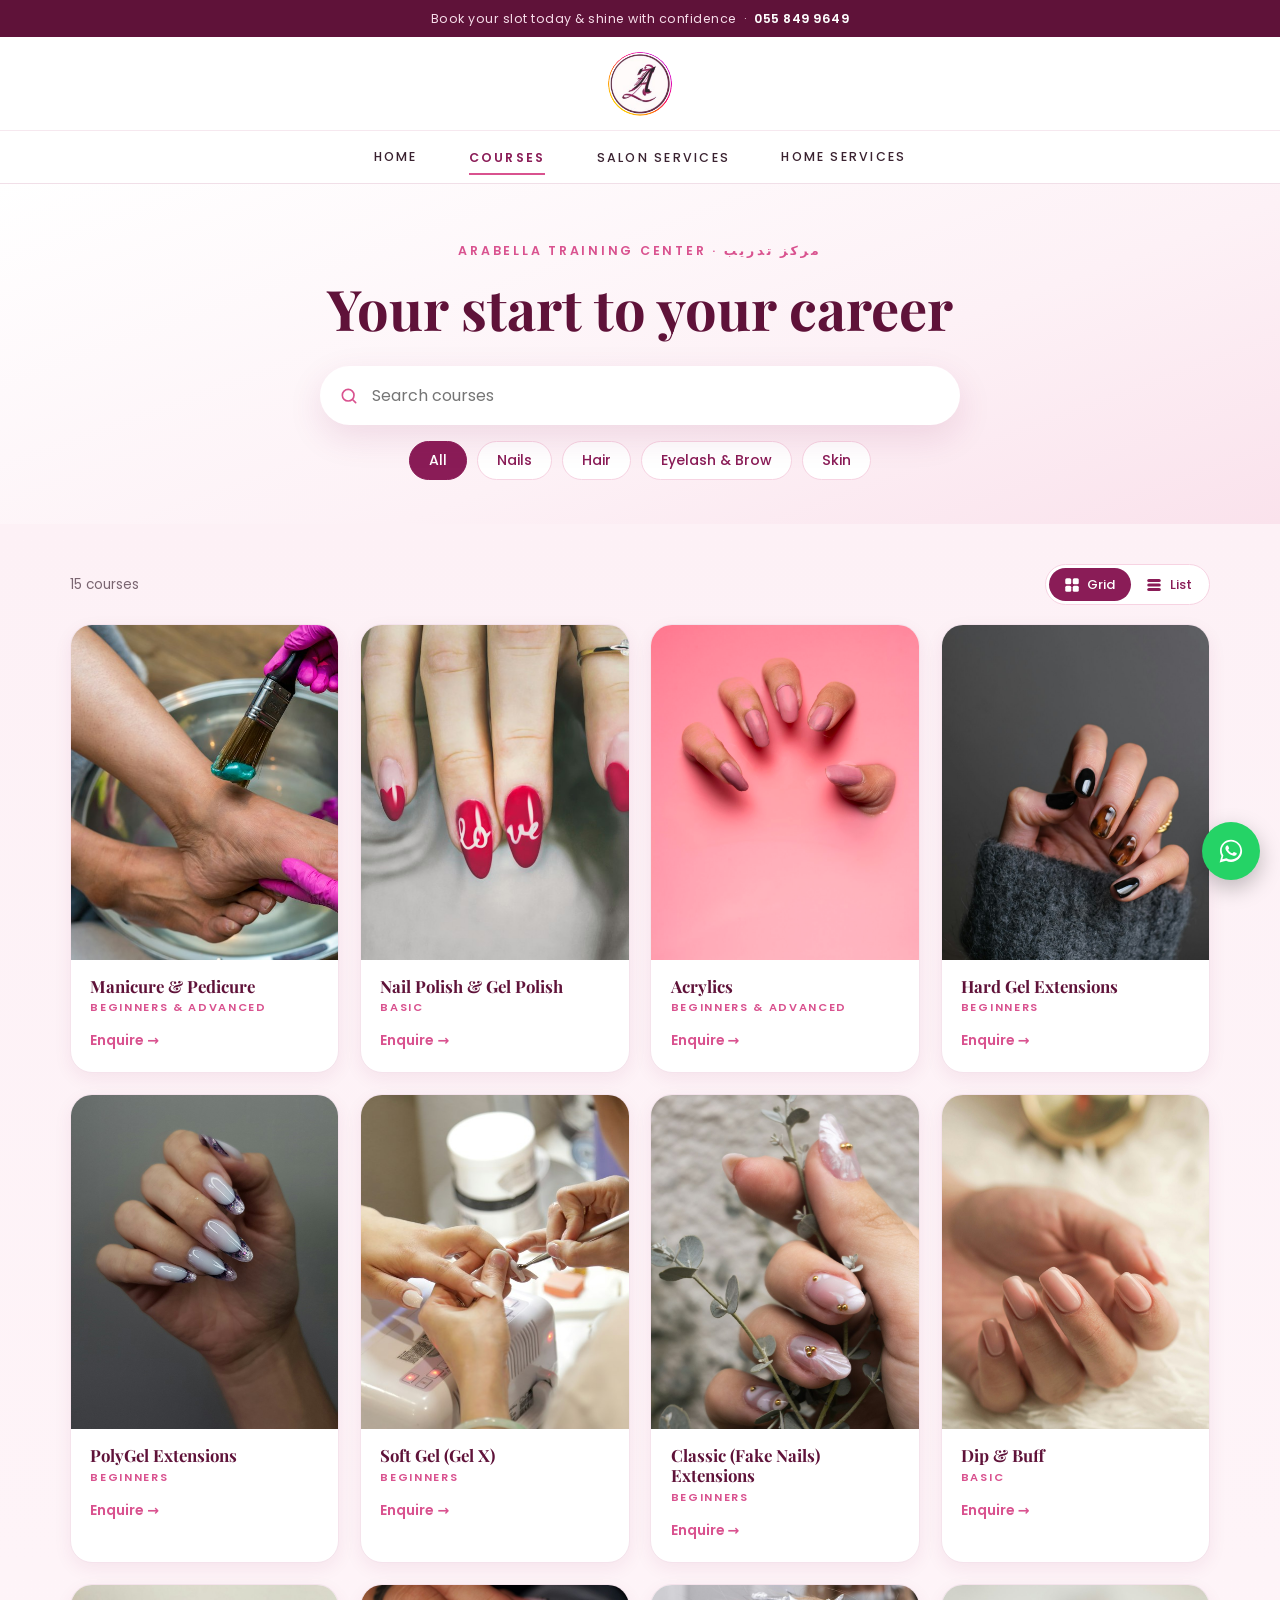
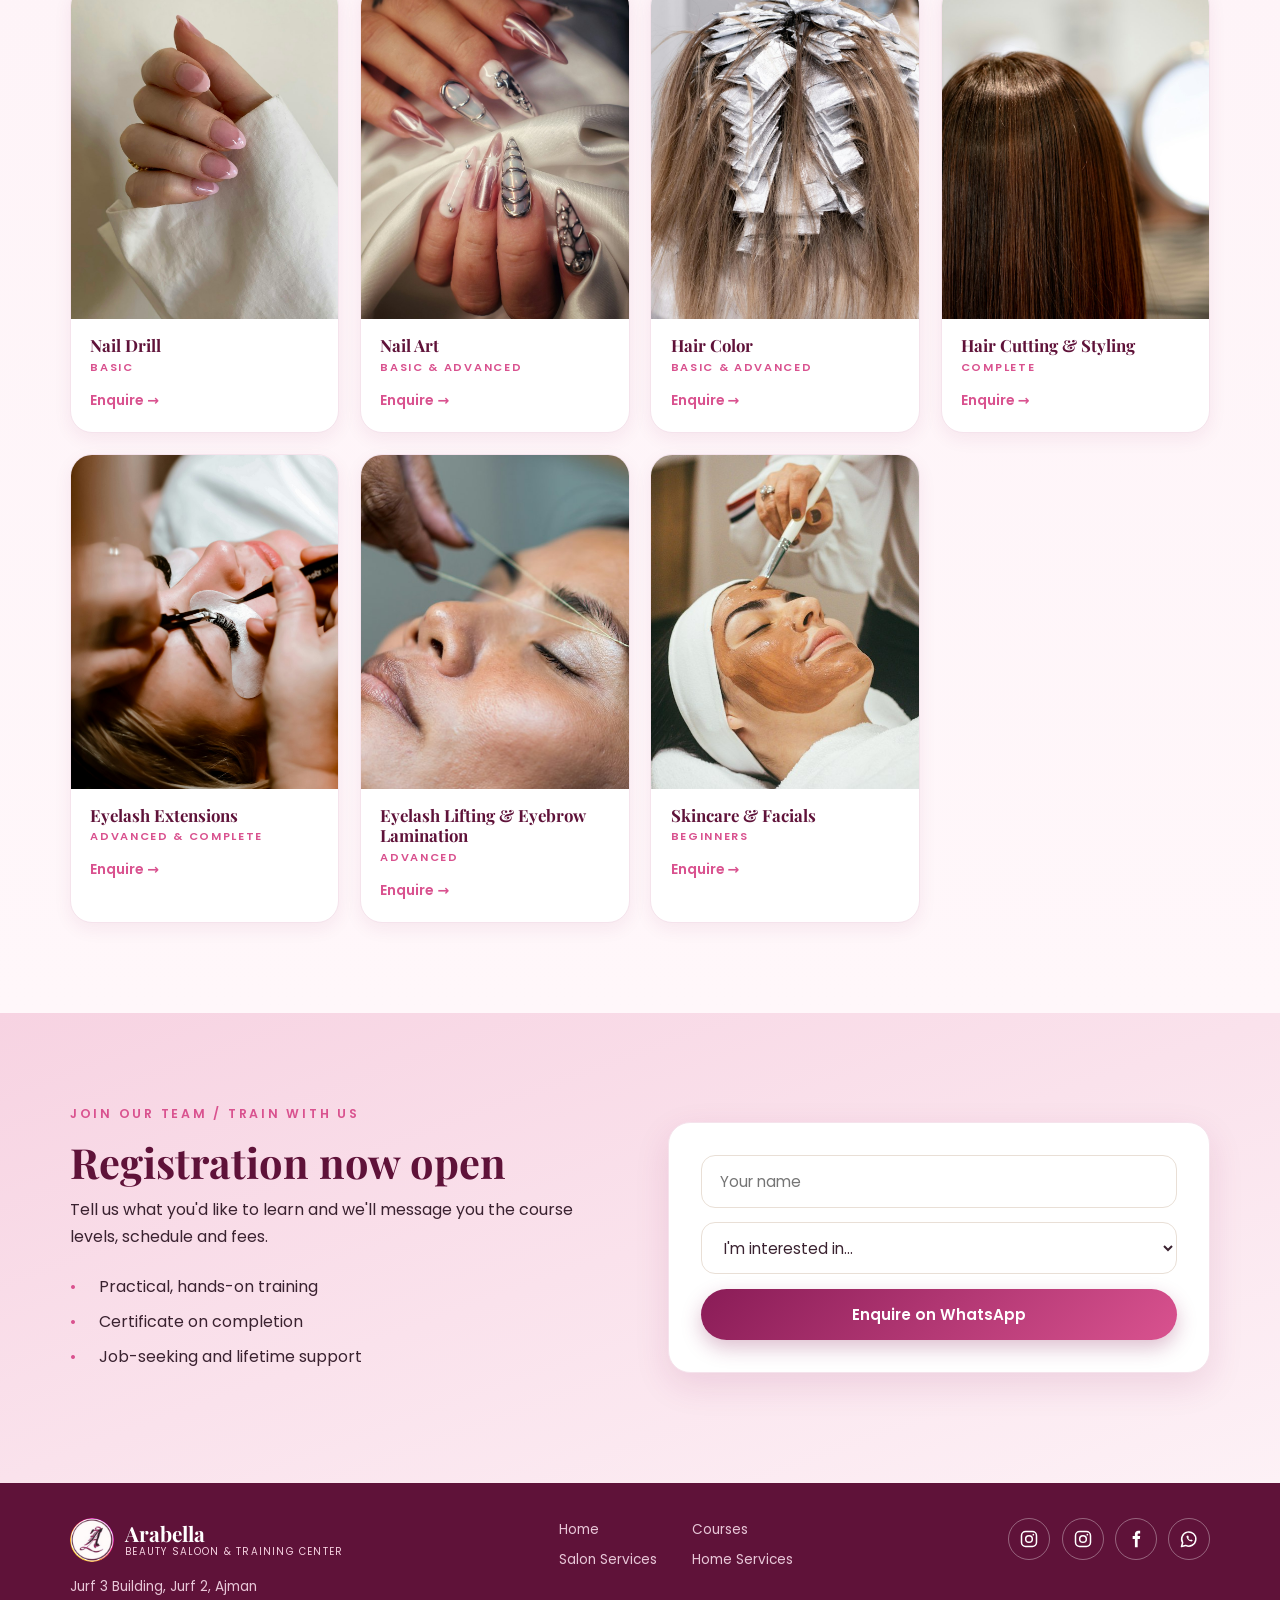
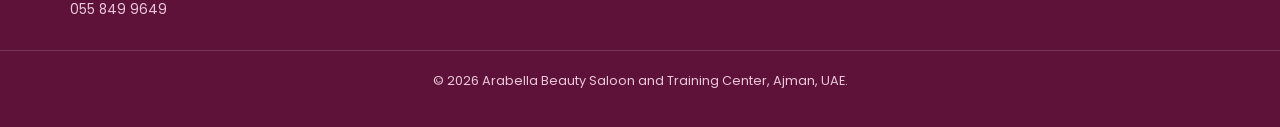
==== commit f022fb7b: "V2" ====
--- a/courses.html
+++ b/courses.html
@@ -45,7 +45,7 @@
     </div>
     <div class="course-grid" id="courseGrid"></div>
     <p class="cempty" id="cEmpty" hidden>No courses match your search. <a href="#enquire">Ask us</a>, we may offer it.</p>
-    <p class="sub center-note">Tap a thumbnail to enlarge the flyer. Schedules and fees: please message us.</p>
+    <p class="sub center-note">Schedules and fees: please message us.</p>
   </div>
 </section>
 
--- a/style.css
+++ b/style.css
@@ -381,3 +381,102 @@
   .about{gap:2rem}
   .eyebrow{font-size:.7rem;margin-bottom:.5rem}
 }
+
+/* phone: filters wrap, no sideways scroll */
+@media (max-width:600px){
+  .filters{flex-wrap:wrap;overflow:visible;justify-content:center;margin:0;padding:0;gap:.45rem}
+  .filters button{flex:none;font-size:.8rem;padding:.45rem .95rem}
+}
+
+/* ===== home: reference-style sections ===== */
+.tiles{display:grid;grid-template-columns:repeat(4,1fr);gap:1rem}
+.tile{position:relative;display:block;aspect-ratio:4/5;border-radius:var(--r);overflow:hidden;box-shadow:0 6px 18px rgba(138,28,87,.1)}
+.tile img{width:100%;height:100%;object-fit:cover;transition:transform .5s}
+.tile::after{content:"";position:absolute;inset:0;background:linear-gradient(180deg,transparent 45%,rgba(95,18,57,.85));transition:.3s}
+.tile span{position:absolute;left:1rem;right:1rem;bottom:.9rem;z-index:1;color:#fff;font:600 1.05rem 'Playfair Display',serif;line-height:1.25}
+.tile:hover img{transform:scale(1.06)}
+.tile:hover::after{background:linear-gradient(180deg,rgba(95,18,57,.25) 0,rgba(95,18,57,.9))}
+.why{grid-template-columns:repeat(4,1fr)}
+.feat{background:#fff;border-radius:var(--r);padding:1.6rem 1.4rem;border:1px solid #f5e3ec;border-top:3px solid var(--rose);text-align:center}
+.feat p{font-size:.9rem;color:var(--muted);margin-top:.4rem}
+.cta-banner{text-align:center;color:#fff;padding:80px 0;background:linear-gradient(135deg,var(--plum-d),var(--plum) 60%,var(--rose))}
+.cta-banner h2{color:#fff;font-size:clamp(2rem,5vw,3rem)}
+.cta-banner p{color:#f6dce9;margin:.4rem 0 1.6rem}
+@media (max-width:980px){.tiles{grid-template-columns:repeat(3,1fr)}.why{grid-template-columns:repeat(2,1fr)}}
+@media (max-width:600px){
+  .tiles{grid-template-columns:repeat(2,1fr);gap:.7rem}
+  .tile span{font-size:.9rem;left:.7rem;bottom:.6rem}
+  .why{grid-template-columns:1fr 1fr;gap:.8rem}
+  .feat{padding:1.1rem .9rem}.feat p,.cta-banner p{display:none}
+  .cta-banner{padding:52px 0}.cta-banner .btn{margin-top:1rem}
+}
+
+/* ===== reference-style header ===== */
+.promo{background:var(--plum-d);color:#f6dce9;text-align:center;font-size:.78rem;letter-spacing:.04em;padding:.5rem 1rem}
+.promo a{color:#fff;font-weight:600}
+.nav{position:sticky;top:0;inset:auto;z-index:50;background:rgba(255,255,255,.96);backdrop-filter:blur(12px);border-bottom:1px solid #f1dfe8}
+.nav{inset:auto}.nav{top:0}
+.nav-top{display:grid;grid-template-columns:1fr auto 1fr;align-items:center;height:auto;padding:.7rem 0}
+.nav-left{display:flex;align-items:center;gap:.4rem}
+.nav-right{display:flex;justify-content:flex-end}
+.ni{width:36px;height:36px;border-radius:50%;display:grid;place-items:center;color:var(--plum)}
+.ni:hover{background:var(--blush);color:var(--rose)}
+.brand.center{flex-direction:column;text-align:center;gap:.25rem}
+.brand.center img{width:52px;height:52px}
+.brand.center span{font-size:1.5rem}
+.nav .burger{display:none}
+#menu{position:static;transform:none;display:block;background:none;box-shadow:none;padding:0;border-top:1px solid #f6e8ef;z-index:auto}
+.menu-in{display:flex;justify-content:center;gap:2.6rem}
+#menu a:not(.btn){padding:.8rem 0;font-size:.9rem;letter-spacing:.04em;border:0}
+#menu a:not(.btn)::after{bottom:6px}
+.nav.scrolled .brand.center img{width:38px;height:38px}
+.nav.scrolled .brand.center small{display:none}
+.nav.scrolled{box-shadow:0 4px 20px rgba(95,18,57,.1)}
+.hero{padding-top:56px}
+.pg-hero{padding-top:56px}
+@media (max-width:820px){
+  .nav-top{grid-template-columns:1fr auto 1fr;padding:.5rem 0}
+  .nav-left .ni{display:none}
+  .nav .burger{display:block}
+  .brand.center{flex-direction:row;gap:.6rem;text-align:left}
+  .brand.center img{width:38px;height:38px}
+  .brand.center span{font-size:1.15rem}
+  .nav-top .brand.center{justify-self:center}
+  #menu{position:absolute;left:0;right:0;top:100%;inset:100% 0 auto 0;background:#fff;box-shadow:0 18px 30px rgba(95,18,57,.15);transform:translateY(-12px);opacity:0;visibility:hidden;transition:.25s;max-height:none;overflow:visible;padding:.3rem 0 .8rem}
+  #menu.open{transform:none;opacity:1;visibility:visible}
+  .menu-in{flex-direction:column;gap:0}
+  #menu a:not(.btn){padding:1rem 0;border-bottom:1px solid var(--sand)}
+  .promo{font-size:.7rem;padding:.4rem .6rem}
+  .menu-cta{padding:.5rem 1rem}
+  .hero{padding-top:36px}.pg-hero{padding-top:36px}
+}
+@media (max-width:600px){.brand.center small{display:none}.hero{padding-top:28px}.pg-hero{padding-top:28px}}
+
+/* ===== header v3: logo-only, aligned like the reference ===== */
+.nav-top{display:grid;grid-template-columns:1fr auto 1fr;align-items:center;padding:.9rem 0;min-height:0}
+.nav-left{justify-self:start}
+.nav-right{justify-self:end}
+.logo-link{display:block;justify-self:center;line-height:0}
+.logo-link img{display:block;width:64px;height:64px;border-radius:50%;margin:0;transition:.25s}
+.nav.scrolled .logo-link img{width:44px;height:44px}
+.nav.scrolled .nav-top{padding:.45rem 0}
+.menu-in{display:flex;justify-content:center;align-items:center;gap:clamp(1.4rem,4vw,3.2rem)}
+#menu a:not(.btn){font-size:.78rem;font-weight:500;letter-spacing:.18em;text-transform:uppercase;padding:.95rem 0;color:var(--ink)}
+#menu a.active:not(.btn){color:var(--plum);font-weight:600}
+@media (max-width:820px){
+  .logo-link img{width:46px;height:46px}
+  .nav-top{padding:.5rem 0}
+  #menu a:not(.btn){font-size:.85rem;padding:1rem 0}
+  .menu-in{align-items:stretch}
+}
+
+/* ===== header v4: hover dropdowns ===== */
+.has-sub{position:relative}
+.sub{list-style:none;position:absolute;top:100%;left:50%;min-width:220px;background:#fff;box-shadow:0 18px 40px rgba(95,18,57,.18);border-radius:0 0 14px 14px;padding:.6rem 0;opacity:0;visibility:hidden;transform:translate(-50%,8px);transition:.2s;z-index:60}
+.has-sub:hover .sub,.has-sub:focus-within .sub{opacity:1;visibility:visible;transform:translate(-50%,0)}
+#menu .sub a:not(.btn){display:block;padding:.65rem 1.6rem;font-size:.95rem;letter-spacing:0;text-transform:none;font-weight:400;color:var(--ink)}
+#menu .sub a:not(.btn)::after{display:none}
+#menu .sub a:not(.btn):hover{background:var(--blush);color:var(--plum)}
+@media (max-width:820px){.sub{display:none}}
+.about-img img[src*="home"],.band img{object-position:62% center}
+.about-img img[src*="home"],.band img{object-position:center 30%}
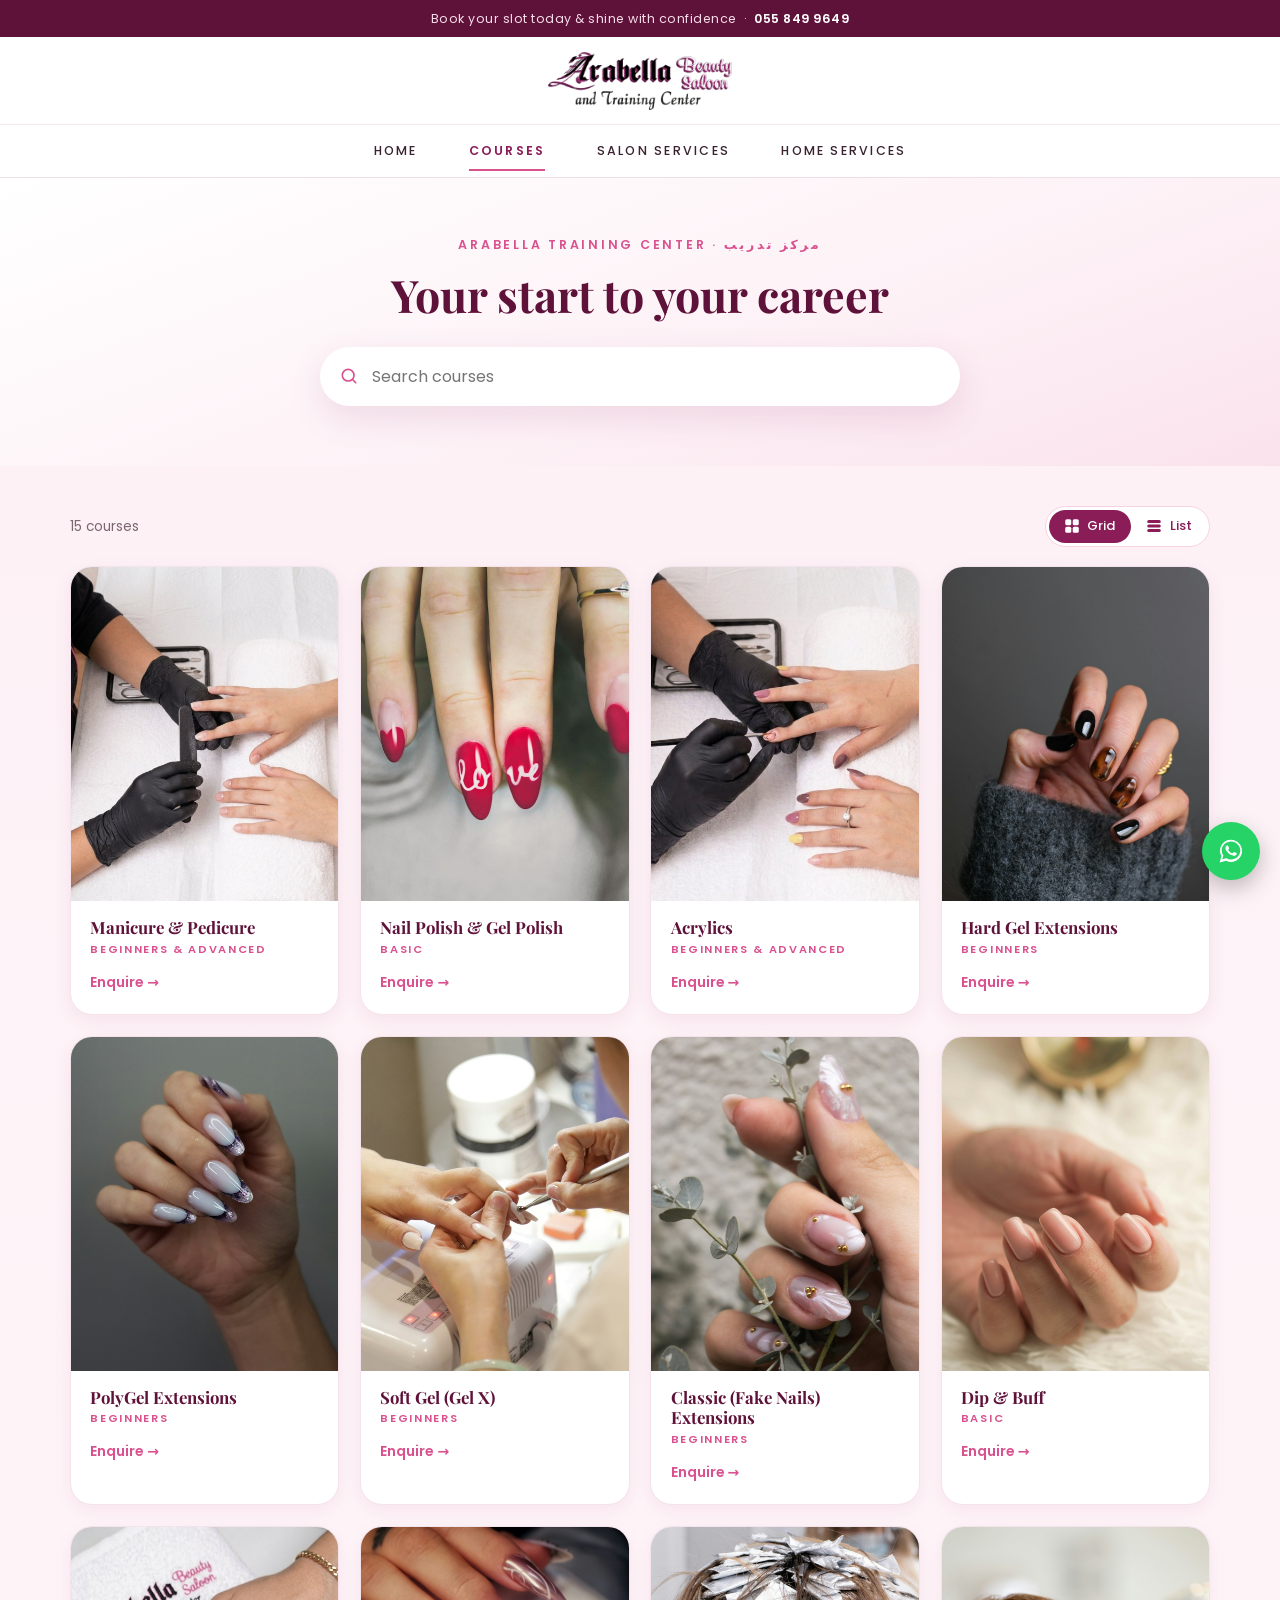
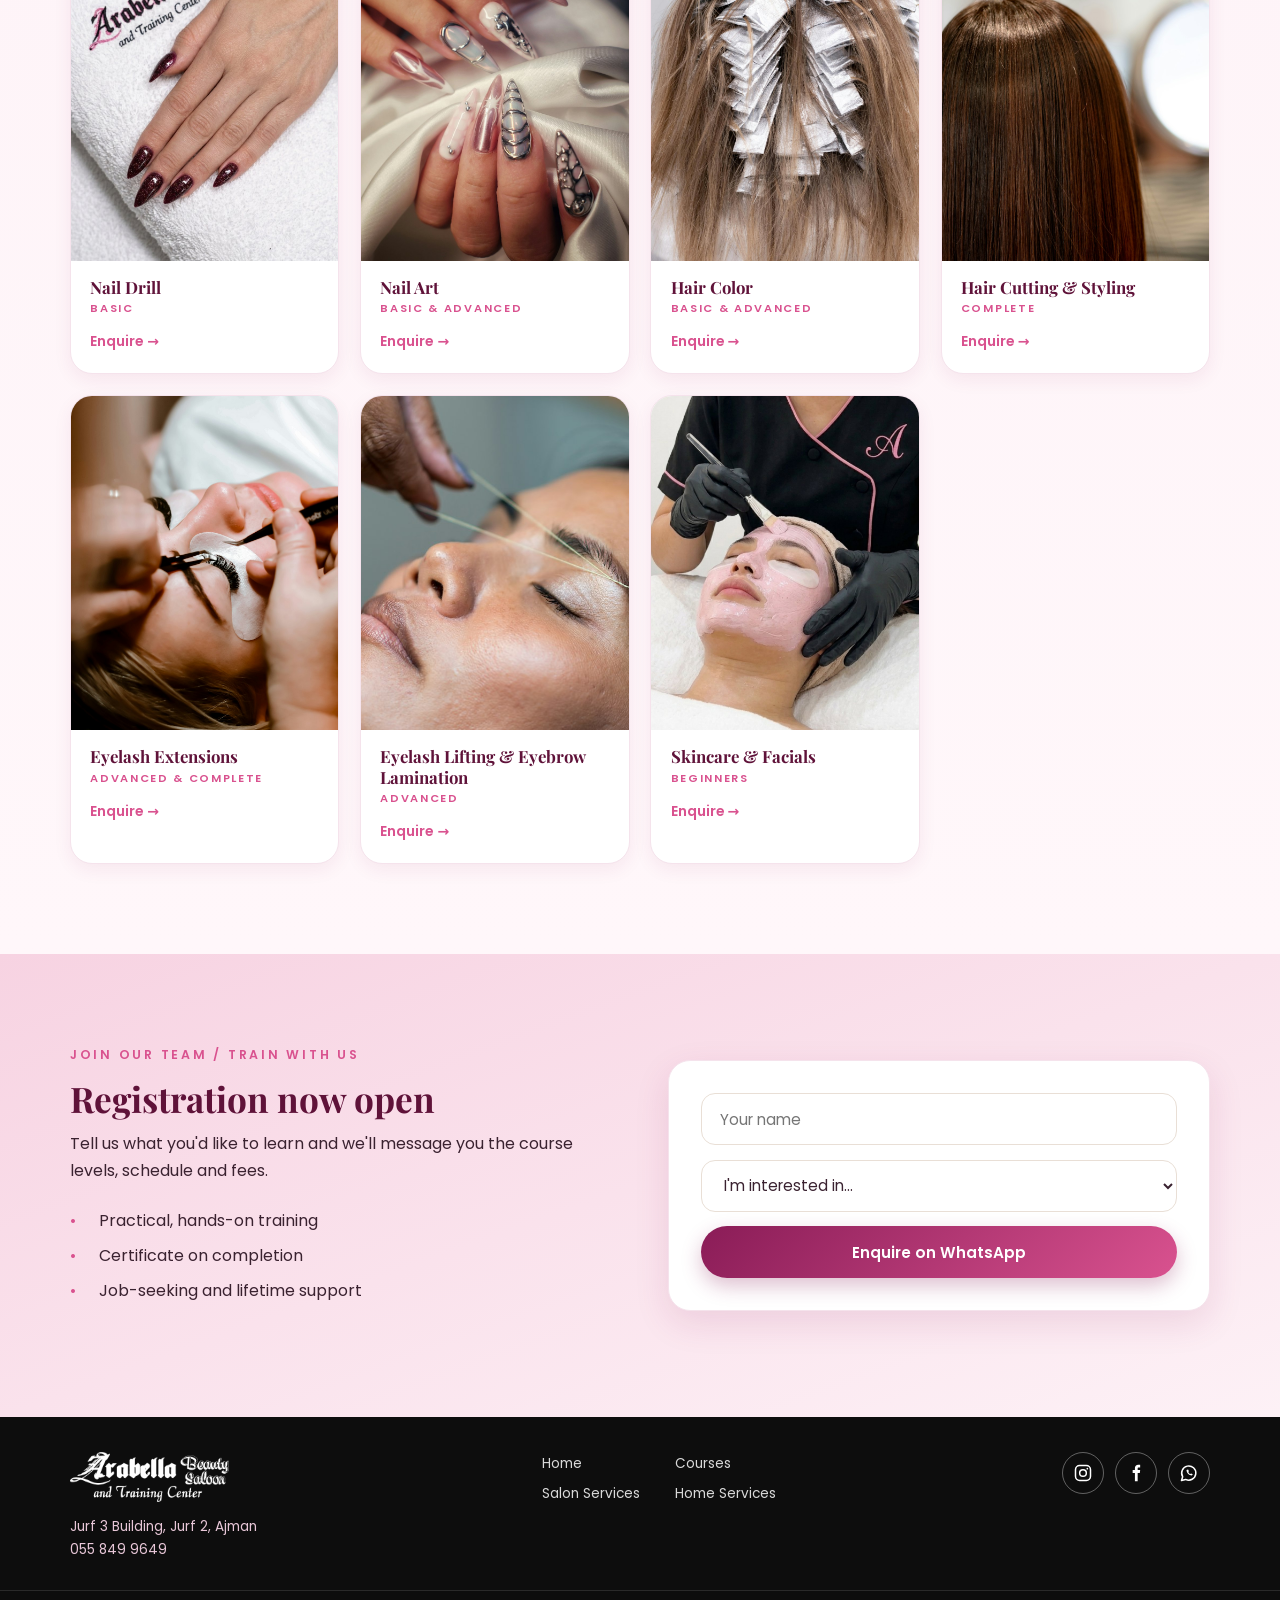
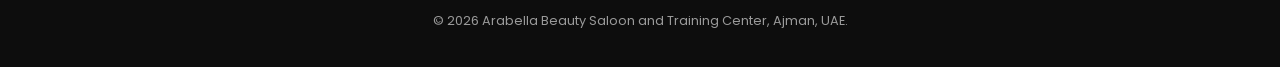
==== commit 25f3a75b: "v1.3" ====
--- a/courses.html
+++ b/courses.html
@@ -23,13 +23,6 @@
     <div class="searchbar">
       <svg viewBox="0 0 24 24" width="20" height="20" fill="none" stroke="currentColor" stroke-width="2" stroke-linecap="round"><circle cx="11" cy="11" r="7"/><path d="M20 20l-3.5-3.5"/></svg>
       <input id="cq" type="search" placeholder="Search courses" aria-label="Search courses" autocomplete="off">
-    </div>
-    <div class="filters" id="cfilters">
-      <button class="on" data-cat="All">All</button>
-      <button data-cat="Nails">Nails</button>
-      <button data-cat="Hair">Hair</button>
-      <button data-cat="Eyelash & Brow">Eyelash &amp; Brow</button>
-      <button data-cat="Skin">Skin</button>
     </div>
   </div>
 </section>
--- a/style.css
+++ b/style.css
@@ -9,7 +9,7 @@
 img{max-width:100%;display:block}
 a{color:var(--plum);text-decoration:none}
 h1,h2,h3{font-family:'Playfair Display',serif;line-height:1.2;color:var(--plum-d)}
-h2{font-size:clamp(1.8rem,4vw,2.6rem);margin-bottom:.6rem}
+h2{font-size:clamp(1.6rem,3.4vw,2.2rem);margin-bottom:.6rem}
 h3{font-size:1.25rem}
 .wrap{width:min(1140px,92%);margin:0 auto}
 .section{padding:90px 0}
@@ -30,7 +30,7 @@
 
 /* nav */
 .nav{position:fixed;inset:0 0 auto 0;z-index:50;background:rgba(250,245,241,.88);backdrop-filter:blur(12px);transition:.3s}
-.nav.scrolled{box-shadow:0 4px 20px rgba(95,18,57,.1)}
+.nav.scrolled{box-shadow:0 4px 20px rgba(0,0,0,.1)}
 .nav-in{display:flex;align-items:center;justify-content:space-between;height:70px}
 .brand{display:flex;align-items:center;gap:.7rem;color:var(--plum-d);font-family:'Playfair Display',serif;font-weight:700;font-size:1.3rem;line-height:1.1}
 .brand img{width:44px;height:44px;border-radius:50%}
@@ -50,7 +50,7 @@
 .b1{width:380px;height:380px;background:var(--pink);top:-80px;right:-80px}
 .b2{width:300px;height:300px;background:#f3c9a9;bottom:-120px;left:-60px;opacity:.35}
 .hero-in{position:relative;display:grid;grid-template-columns:1.05fr 1fr;gap:3rem;align-items:center}
-.hero h1{font-size:clamp(2.6rem,6vw,4.4rem);margin-bottom:.8rem}
+.hero h1{font-size:clamp(2.2rem,5vw,3.6rem);margin-bottom:.8rem}
 .hero h1 em{font-family:'Great Vibes',cursive;font-style:normal;color:var(--rose);font-size:1.15em;font-weight:400}
 .ar{font-size:1.2rem;color:var(--plum);font-weight:500;margin-bottom:1rem}
 .lead{font-size:1.08rem;color:var(--muted);max-width:30em}
@@ -155,7 +155,7 @@
 .map{border-radius:var(--r);overflow:hidden;box-shadow:var(--shadow);height:380px;border:6px solid #fff}
 .map iframe{width:100%;height:100%;border:0}
 
-footer{background:var(--plum-d);color:#e8c7d8;padding:2.2rem 0;font-size:.85rem}
+footer{background:#0d0d0d;color:#e8c7d8;padding:2.2rem 0;font-size:.85rem}
 .foot{display:flex;justify-content:space-between;align-items:center;gap:1rem;flex-wrap:wrap}
 
 .float-wa{position:fixed;right:20px;bottom:20px;width:58px;height:58px;border-radius:50%;background:#25d366;display:grid;place-items:center;box-shadow:0 8px 22px rgba(0,0,0,.25);z-index:40;transition:.25s}
@@ -176,7 +176,7 @@
 }
 @media (max-width:820px){
   .burger{display:block}
-  #menu{position:fixed;inset:70px 0 auto 0;background:var(--cream);flex-direction:column;align-items:stretch;gap:0;padding:.5rem 6% 1.4rem;box-shadow:0 18px 30px rgba(95,18,57,.15);transform:translateY(-130%);transition:.35s;z-index:-1}
+  #menu{position:fixed;inset:70px 0 auto 0;background:var(--cream);flex-direction:column;align-items:stretch;gap:0;padding:.5rem 6% 1.4rem;box-shadow:0 18px 30px rgba(0,0,0,.15);transform:translateY(-130%);transition:.35s;z-index:-1}
   #menu.open{transform:none}
   #menu a:not(.btn){padding:.85rem 0;border-bottom:1px solid var(--sand)}
   #menu .btn{text-align:center;margin-top:1rem}
@@ -195,7 +195,7 @@
 #menu a.active:not(.btn)::after{width:100%}
 .duo-in.three{grid-template-columns:repeat(3,1fr)}
 .pg-hero{padding:130px 0 60px;background:linear-gradient(160deg,#fff,var(--blush) 60%,var(--pink) 140%);text-align:center}
-.pg-hero h1{font-size:clamp(2.2rem,5vw,3.5rem);margin-bottom:.8rem}
+.pg-hero h1{font-size:clamp(1.9rem,4vw,2.8rem);margin-bottom:.8rem}
 .pg-hero .lead{margin:0 auto;max-width:40em}
 .pg-hero .cta-row{justify-content:center}
 .center-link{text-align:center;margin-top:2.2rem}
@@ -392,10 +392,10 @@
 .tiles{display:grid;grid-template-columns:repeat(4,1fr);gap:1rem}
 .tile{position:relative;display:block;aspect-ratio:4/5;border-radius:var(--r);overflow:hidden;box-shadow:0 6px 18px rgba(138,28,87,.1)}
 .tile img{width:100%;height:100%;object-fit:cover;transition:transform .5s}
-.tile::after{content:"";position:absolute;inset:0;background:linear-gradient(180deg,transparent 45%,rgba(95,18,57,.85));transition:.3s}
+.tile::after{content:"";position:absolute;inset:0;background:linear-gradient(180deg,transparent 45%,rgba(0,0,0,.8));transition:.3s}
 .tile span{position:absolute;left:1rem;right:1rem;bottom:.9rem;z-index:1;color:#fff;font:600 1.05rem 'Playfair Display',serif;line-height:1.25}
 .tile:hover img{transform:scale(1.06)}
-.tile:hover::after{background:linear-gradient(180deg,rgba(95,18,57,.25) 0,rgba(95,18,57,.9))}
+.tile:hover::after{background:linear-gradient(180deg,rgba(0,0,0,.25) 0,rgba(0,0,0,.88))}
 .why{grid-template-columns:repeat(4,1fr)}
 .feat{background:#fff;border-radius:var(--r);padding:1.6rem 1.4rem;border:1px solid #f5e3ec;border-top:3px solid var(--rose);text-align:center}
 .feat p{font-size:.9rem;color:var(--muted);margin-top:.4rem}
@@ -431,7 +431,7 @@
 #menu a:not(.btn)::after{bottom:6px}
 .nav.scrolled .brand.center img{width:38px;height:38px}
 .nav.scrolled .brand.center small{display:none}
-.nav.scrolled{box-shadow:0 4px 20px rgba(95,18,57,.1)}
+.nav.scrolled{box-shadow:0 4px 20px rgba(0,0,0,.1)}
 .hero{padding-top:56px}
 .pg-hero{padding-top:56px}
 @media (max-width:820px){
@@ -442,7 +442,7 @@
   .brand.center img{width:38px;height:38px}
   .brand.center span{font-size:1.15rem}
   .nav-top .brand.center{justify-self:center}
-  #menu{position:absolute;left:0;right:0;top:100%;inset:100% 0 auto 0;background:#fff;box-shadow:0 18px 30px rgba(95,18,57,.15);transform:translateY(-12px);opacity:0;visibility:hidden;transition:.25s;max-height:none;overflow:visible;padding:.3rem 0 .8rem}
+  #menu{position:absolute;left:0;right:0;top:100%;inset:100% 0 auto 0;background:#fff;box-shadow:0 18px 30px rgba(0,0,0,.15);transform:translateY(-12px);opacity:0;visibility:hidden;transition:.25s;max-height:none;overflow:visible;padding:.3rem 0 .8rem}
   #menu.open{transform:none;opacity:1;visibility:visible}
   .menu-in{flex-direction:column;gap:0}
   #menu a:not(.btn){padding:1rem 0;border-bottom:1px solid var(--sand)}
@@ -472,7 +472,7 @@
 
 /* ===== header v4: hover dropdowns ===== */
 .has-sub{position:relative}
-.sub{list-style:none;position:absolute;top:100%;left:50%;min-width:220px;background:#fff;box-shadow:0 18px 40px rgba(95,18,57,.18);border-radius:0 0 14px 14px;padding:.6rem 0;opacity:0;visibility:hidden;transform:translate(-50%,8px);transition:.2s;z-index:60}
+.sub{list-style:none;position:absolute;top:100%;left:50%;min-width:220px;background:#fff;box-shadow:0 18px 40px rgba(0,0,0,.18);border-radius:0 0 14px 14px;padding:.6rem 0;opacity:0;visibility:hidden;transform:translate(-50%,8px);transition:.2s;z-index:60}
 .has-sub:hover .sub,.has-sub:focus-within .sub{opacity:1;visibility:visible;transform:translate(-50%,0)}
 #menu .sub a:not(.btn){display:block;padding:.65rem 1.6rem;font-size:.95rem;letter-spacing:0;text-transform:none;font-weight:400;color:var(--ink)}
 #menu .sub a:not(.btn)::after{display:none}
@@ -480,3 +480,51 @@
 @media (max-width:820px){.sub{display:none}}
 .about-img img[src*="home"],.band img{object-position:62% center}
 .about-img img[src*="home"],.band img{object-position:center 30%}
+
+/* ===== v5: full logo, black footer, discounts, location ===== */
+.logo-link img{width:auto;height:54px;border-radius:0;max-width:70vw}
+.nav.scrolled .logo-link img{width:auto;height:40px}
+@media (max-width:820px){.logo-link img{width:auto;height:40px}}
+footer .brand.light img{width:auto;height:46px;border-radius:10px;background:#fff;padding:6px 10px}
+.foot-links a{color:#d9d9d9}
+.copy{border-top-color:rgba(255,255,255,.12);color:#9a9a9a}
+.socials a{color:#fff}
+.disc{display:grid;grid-template-columns:repeat(4,1fr);gap:1rem}
+.disc-card{background:#fff;border-radius:16px;padding:1.4rem 1rem;text-align:center;box-shadow:0 6px 22px rgba(0,0,0,.08);border-top:3px solid var(--plum)}
+.disc-card b{display:block;font:700 2.2rem 'Playfair Display',serif;color:var(--plum)}
+.disc-card span{display:block;font-size:.72rem;letter-spacing:.12em;text-transform:uppercase;color:#777;margin-bottom:.3rem}
+.disc-card h3{font-size:1rem;margin:0}
+.disc-note{text-align:center;margin-top:1.2rem;font-size:.85rem;color:var(--muted)}
+.loc-actions{display:flex;gap:.7rem;flex-wrap:wrap}
+.btn-dark{background:#111;color:#fff}
+.btn-dark:hover{background:#000}
+.g-review{margin-top:1rem}
+@media (max-width:820px){.disc{grid-template-columns:repeat(2,1fr)}}
+@media (max-width:600px){.disc-card b{font-size:1.7rem}.disc-card{padding:1rem .6rem}.disc-card h3{font-size:.85rem}}
+
+/* logo centred, burger on the left (phones) */
+.nav-top{grid-template-columns:1fr auto 1fr}
+.logo-link{order:0;justify-self:center}
+.nav-left{order:0;justify-self:start}
+.nav-right{display:block}
+.logo-link img{height:58px}
+.nav.scrolled .logo-link img{height:44px}
+footer .brand.light img{height:50px;background:none;padding:0;border-radius:0;filter:brightness(0) invert(1)}
+.rev-grid .g-head{grid-column:1/-1;text-align:center;font-size:.95rem;color:var(--muted)}
+.rev .who{font-size:.8rem;color:var(--muted);margin-top:.6rem}
+@media (max-width:820px){.logo-link img{height:42px}}
+.g-sum{grid-column:1/-1;text-align:center;background:#fff;border-radius:var(--r);padding:1.6rem 1rem;box-shadow:0 6px 20px rgba(0,0,0,.08);max-width:320px;margin:0 auto}
+.g-sum b{display:block;font:700 3.2rem 'Playfair Display',serif;line-height:1;color:#111}
+.g-sum .st{color:#fbbc04;font-size:1.3rem;margin:.3rem 0}
+.g-sum p{margin:0;color:var(--muted);font-size:.9rem}
+.rev-grid .rev p{display:-webkit-box;-webkit-line-clamp:5;-webkit-box-orient:vertical;overflow:hidden}
+.rev .st{color:#fbbc04}
+/* review slider */
+.rev-grid{display:block}
+.slider{position:relative;display:flex;align-items:center;gap:.6rem}
+.track{display:flex;gap:1.1rem;overflow-x:auto;scroll-snap-type:x mandatory;scrollbar-width:none;padding:.4rem .2rem 1rem;flex:1}
+.track::-webkit-scrollbar{display:none}
+.track .rev{flex:0 0 min(340px,82%);scroll-snap-align:start;margin:0}
+.sl{flex:none;width:44px;height:44px;border-radius:50%;border:0;background:#111;color:#fff;font-size:1.6rem;line-height:1;cursor:pointer;box-shadow:0 6px 16px rgba(0,0,0,.2);transition:.2s}
+.sl:hover{background:var(--plum)}
+@media (max-width:600px){.sl{width:36px;height:36px;font-size:1.3rem}.slider{gap:.3rem}}
